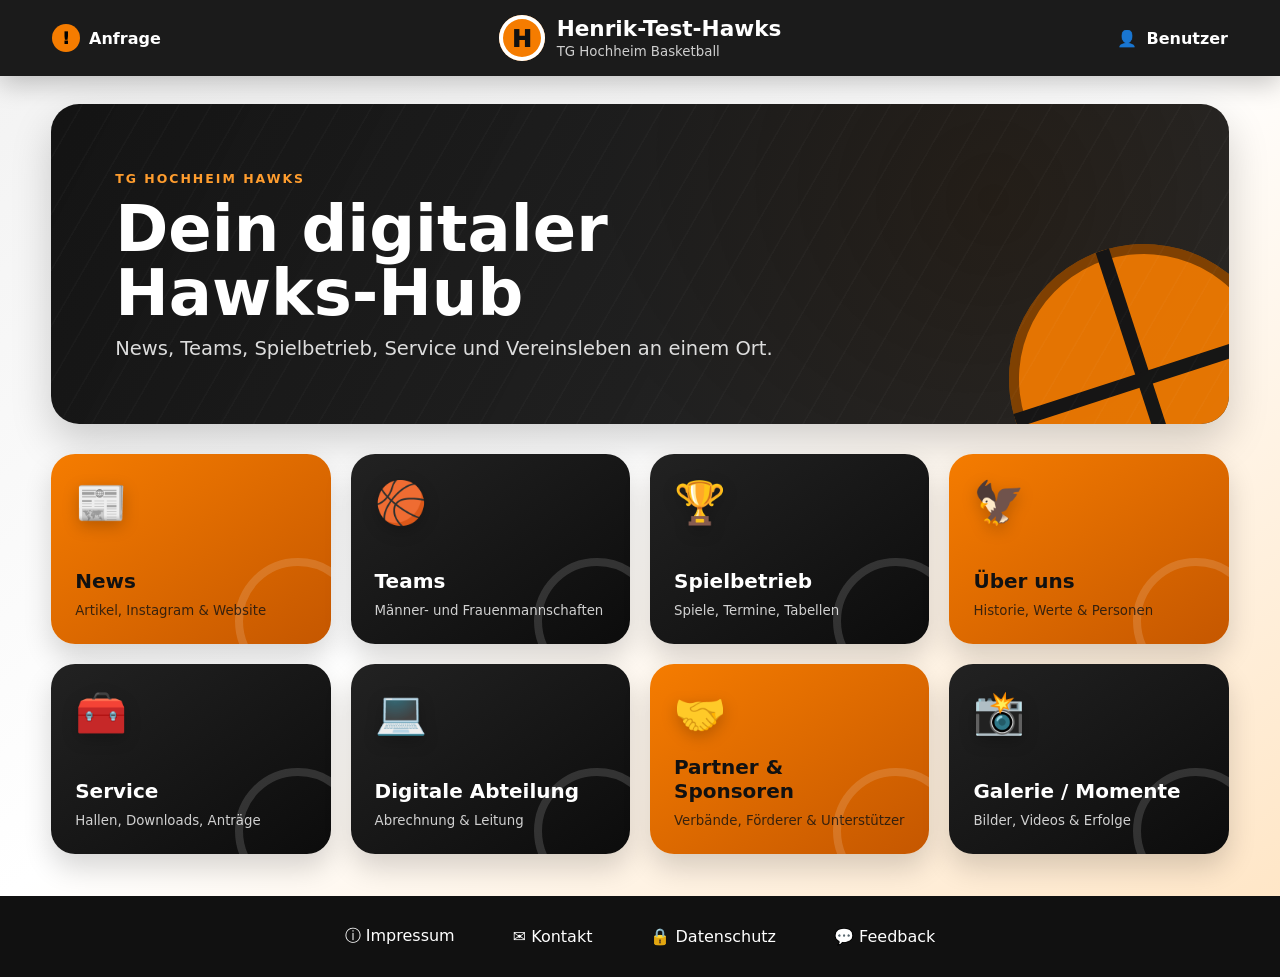
==== index.html @ 6fbd15e3 "Add files via upload" ====
<!DOCTYPE html>
<html lang="de">
<head>
  <meta charset="UTF-8" />
  <meta name="viewport" content="width=device-width, initial-scale=1.0" />
  <meta name="theme-color" content="#f57c00" />
  <meta name="description" content="Henrik-Test-Hawks – digitale Vereins-App der TG Hochheim Hawks" />
  <title>Henrik-Test-Hawks</title>
  <link rel="stylesheet" href="styles.css" />
</head>
<body>
  <div class="app-shell">
    <header class="topbar">
      <button class="top-action" data-modal="requestModal" aria-label="Anfrage öffnen">
        <span class="icon-circle">!</span>
        <span>Anfrage</span>
      </button>

      <div class="brand" role="banner">
        <div class="brand-mark">H</div>
        <div>
          <strong>Henrik-Test-Hawks</strong>
          <small>TG Hochheim Basketball</small>
        </div>
      </div>

      <button class="top-action user-action" data-modal="userModal" aria-label="Benutzermenü öffnen">
        <span class="user-icon">👤</span>
        <span>Benutzer</span>
      </button>
    </header>

    <main>
      <section class="hero">
        <div class="hero-content">
          <span class="eyebrow">TG Hochheim Hawks</span>
          <h1>Dein digitaler Hawks-Hub</h1>
          <p>News, Teams, Spielbetrieb, Service und Vereinsleben an einem Ort.</p>
        </div>
        <div class="hero-ball" aria-hidden="true"></div>
      </section>

      <section class="dashboard" aria-label="Hauptmodule">
        <button class="module-card" data-module="news">
          <span class="card-icon">📰</span>
          <span class="card-copy"><strong>News</strong><small>Artikel, Instagram & Website</small></span>
        </button>
        <button class="module-card" data-module="teams">
          <span class="card-icon">🏀</span>
          <span class="card-copy"><strong>Teams</strong><small>Männer- und Frauenmannschaften</small></span>
        </button>
        <button class="module-card" data-module="games">
          <span class="card-icon">🏆</span>
          <span class="card-copy"><strong>Spielbetrieb</strong><small>Spiele, Termine, Tabellen</small></span>
        </button>
        <button class="module-card" data-module="about">
          <span class="card-icon">🦅</span>
          <span class="card-copy"><strong>Über uns</strong><small>Historie, Werte & Personen</small></span>
        </button>
        <button class="module-card" data-module="service">
          <span class="card-icon">🧰</span>
          <span class="card-copy"><strong>Service</strong><small>Hallen, Downloads, Anträge</small></span>
        </button>
        <button class="module-card" data-module="digital">
          <span class="card-icon">💻</span>
          <span class="card-copy"><strong>Digitale Abteilung</strong><small>Abrechnung & Leitung</small></span>
        </button>
        <button class="module-card" data-module="partners">
          <span class="card-icon">🤝</span>
          <span class="card-copy"><strong>Partner & Sponsoren</strong><small>Verbände, Förderer & Unterstützer</small></span>
        </button>
        <button class="module-card" data-module="gallery">
          <span class="card-icon">📸</span>
          <span class="card-copy"><strong>Galerie / Momente</strong><small>Bilder, Videos & Erfolge</small></span>
        </button>
      </section>
    </main>

    <footer class="footer">
      <button data-modal="imprintModal">ⓘ <span>Impressum</span></button>
      <button data-modal="contactModal">✉ <span>Kontakt</span></button>
      <button data-modal="privacyModal">🔒 <span>Datenschutz</span></button>
      <button data-modal="feedbackModal">💬 <span>Feedback</span></button>
    </footer>
  </div>

  <div class="modal" id="userModal" aria-hidden="true">
    <div class="modal-panel compact">
      <button class="close-modal" aria-label="Schließen">×</button>
      <h2>Benutzer</h2>
      <p>Wähle eine Option:</p>
      <div class="action-stack">
        <button class="primary-btn">Log-in</button>
        <button class="secondary-btn">Neu? Hier registrieren</button>
      </div>
    </div>
  </div>

  <div class="modal" id="requestModal" aria-hidden="true">
    <div class="modal-panel">
      <button class="close-modal" aria-label="Schließen">×</button>
      <h2>Anfrage</h2>
      <form class="app-form" data-demo-form>
        <label>E-Mail-Adresse<input type="email" placeholder="name@beispiel.de" required /></label>
        <label>Thema
          <select required>
            <option value="">Bitte auswählen</option>
            <option>Training</option>
            <option>Spiel</option>
            <option>Bitte Rückmeldung</option>
          </select>
        </label>
        <label>Nachricht<textarea rows="6" placeholder="Worum geht es?" required></textarea></label>
        <button class="primary-btn" type="submit">Anfrage senden</button>
      </form>
    </div>
  </div>

  <div class="modal" id="imprintModal" aria-hidden="true">
    <div class="modal-panel">
      <button class="close-modal" aria-label="Schließen">×</button>
      <h2>Impressum</h2>
      <div class="info-box">
        <strong>TG Hochheim Hawks</strong>
        <p>Adresse: Musterstraße 1, 65239 Hochheim am Main</p>
        <p>E-Mail: info@tg-hochheim-hawks.de</p>
        <p>Homepage: www.tg-hochheim-hawks.de</p>
      </div>
    </div>
  </div>

  <div class="modal" id="contactModal" aria-hidden="true">
    <div class="modal-panel">
      <button class="close-modal" aria-label="Schließen">×</button>
      <h2>Kontakt</h2>
      <div class="contact-list">
        <div><strong>Vorstand</strong><a href="mailto:vorstand@tg-hochheim-hawks.de">vorstand@tg-hochheim-hawks.de</a></div>
        <div><strong>Sportliche Leitung</strong><a href="mailto:sl@tg-hochheim-hawks.de">sl@tg-hochheim-hawks.de</a></div>
        <div><strong>Spielbetrieb</strong><a href="mailto:spielbetrieb@tg-hochheim-hawks.de">spielbetrieb@tg-hochheim-hawks.de</a></div>
      </div>
    </div>
  </div>

  <div class="modal" id="privacyModal" aria-hidden="true">
    <div class="modal-panel">
      <button class="close-modal" aria-label="Schließen">×</button>
      <h2>Datenschutz</h2>
      <p>Hinweis zum Datenschutz und Datenschutzerklärung der App</p>
      <div class="info-box muted">Dies ist ein Platzhalter. Vor einer Veröffentlichung sollte hier eine rechtlich geprüfte Datenschutzerklärung ergänzt werden.</div>
    </div>
  </div>

  <div class="modal" id="feedbackModal" aria-hidden="true">
    <div class="modal-panel">
      <button class="close-modal" aria-label="Schließen">×</button>
      <h2>Feedback</h2>
      <form class="app-form" data-demo-form>
        <label>Dein Feedback<textarea rows="7" placeholder="Was gefällt dir? Was können wir verbessern?" required></textarea></label>
        <button class="primary-btn" type="submit">SEND</button>
      </form>
    </div>
  </div>

  <div class="modal" id="moduleModal" aria-hidden="true">
    <div class="modal-panel module-panel">
      <button class="close-modal" aria-label="Schließen">×</button>
      <button class="back-btn" id="moduleBack" hidden>← Zurück</button>
      <div id="moduleContent"></div>
    </div>
  </div>

  <div class="toast" id="toast" role="status" aria-live="polite"></div>
  <script src="app.js"></script>
</body>
</html>
---- styles.css ----
:root {
  --orange: #f57c00;
  --orange-light: #ff9d2e;
  --black: #121212;
  --charcoal: #202020;
  --white: #ffffff;
  --offwhite: #f5f5f5;
  --gray: #d9d9d9;
  --shadow: 0 18px 40px rgba(0,0,0,.18);
}
* { box-sizing: border-box; }
html { scroll-behavior: smooth; }
body {
  margin: 0;
  font-family: Inter, ui-sans-serif, system-ui, -apple-system, BlinkMacSystemFont, "Segoe UI", sans-serif;
  color: var(--black);
  background: linear-gradient(145deg, #f2f2f2, #fff 48%, #ffe4c2);
  min-height: 100vh;
}
button, input, textarea, select { font: inherit; }
button { cursor: pointer; }
.app-shell { min-height: 100vh; display: flex; flex-direction: column; }
.topbar {
  position: sticky; top: 0; z-index: 20;
  min-height: 76px; padding: 12px clamp(16px, 4vw, 42px);
  display: grid; grid-template-columns: 1fr auto 1fr; align-items: center;
  background: rgba(18,18,18,.96); color: white; box-shadow: 0 8px 24px rgba(0,0,0,.22);
}
.brand { display: flex; gap: 12px; align-items: center; justify-self: center; }
.brand strong { display: block; font-size: clamp(1rem, 2vw, 1.35rem); }
.brand small { color: #cfcfcf; }
.brand-mark {
  width: 46px; height: 46px; border-radius: 50%; display: grid; place-items: center;
  background: var(--orange); color: var(--black); font-weight: 1000; font-size: 1.45rem;
  box-shadow: inset 0 0 0 4px white;
}
.top-action {
  border: 0; color: white; background: transparent; display: inline-flex; align-items: center; gap: 9px;
  font-weight: 800; padding: 10px; border-radius: 14px;
}
.top-action:hover { background: rgba(255,255,255,.1); }
.user-action { justify-self: end; }
.icon-circle { width: 28px; height: 28px; border-radius: 50%; background: var(--orange); display: grid; place-items: center; color: black; font-weight: 1000; }
.hero {
  position: relative; overflow: hidden; min-height: 265px; margin: 28px clamp(16px, 4vw, 54px) 18px;
  padding: clamp(28px, 6vw, 64px); border-radius: 28px; color: white;
  background: linear-gradient(118deg, rgba(15,15,15,.98), rgba(28,28,28,.94)), radial-gradient(circle at 80% 30%, var(--orange), transparent 40%);
  box-shadow: var(--shadow);
}
.hero::after { content:""; position:absolute; inset:0; background: repeating-linear-gradient(120deg, transparent 0 26px, rgba(255,255,255,.025) 27px 28px); }
.hero-content { position: relative; z-index: 2; max-width: 700px; }
.eyebrow { color: var(--orange-light); text-transform: uppercase; letter-spacing: .16em; font-size: .78rem; font-weight: 900; }
h1 { font-size: clamp(2rem, 5vw, 4rem); margin: 10px 0 12px; line-height: 1; }
.hero p { margin: 0; color: #ddd; font-size: clamp(1rem, 2vw, 1.22rem); }
.hero-ball {
  position: absolute; right: -50px; bottom: -90px; width: 270px; height: 270px; border-radius: 50%;
  background: var(--orange); opacity: .92; transform: rotate(-18deg);
  box-shadow: inset 0 0 0 10px rgba(0,0,0,.45);
}
.hero-ball::before, .hero-ball::after { content:""; position:absolute; background:#151515; }
.hero-ball::before { width: 14px; height: 100%; left: 50%; transform: translateX(-50%); }
.hero-ball::after { height: 14px; width: 100%; top: 50%; transform: translateY(-50%); }
.dashboard {
  display: grid; grid-template-columns: repeat(4, minmax(0, 1fr)); gap: 20px;
  padding: 12px clamp(16px, 4vw, 54px) 42px;
}
.module-card {
  min-height: 190px; border: 0; border-radius: 24px; padding: 24px; text-align: left;
  color: white; background: linear-gradient(145deg, #222, #0c0c0c); box-shadow: 0 14px 28px rgba(0,0,0,.16);
  display: flex; flex-direction: column; justify-content: space-between; position: relative; overflow: hidden;
  transition: transform .2s ease, box-shadow .2s ease;
}
.module-card:nth-child(3n+1) { background: linear-gradient(145deg, var(--orange), #c55700); color: #111; }
.module-card::after { content:""; position:absolute; width:110px; height:110px; right:-30px; bottom:-40px; border:8px solid rgba(255,255,255,.14); border-radius:50%; }
.module-card:hover { transform: translateY(-6px); box-shadow: 0 20px 34px rgba(0,0,0,.22); }
.card-icon { font-size: 2.6rem; filter: drop-shadow(0 5px 8px rgba(0,0,0,.22)); }
.card-copy { display:block; position:relative; z-index:2; }
.card-copy strong { display:block; font-size:1.25rem; margin-bottom:7px; }
.card-copy small { opacity:.8; line-height:1.35; }
.footer {
  margin-top: auto; display:flex; justify-content:center; gap: clamp(8px, 4vw, 34px); flex-wrap:wrap;
  padding: 20px; background:#111; color:white;
}
.footer button { border:0; background:transparent; color:white; padding:10px 12px; border-radius:12px; }
.footer button:hover { background:#292929; color:var(--orange-light); }
.modal { position: fixed; inset: 0; z-index: 100; display:none; place-items:center; padding:20px; background:rgba(0,0,0,.72); backdrop-filter: blur(7px); }
.modal.open { display:grid; }
.modal-panel {
  width:min(720px, 100%); max-height:90vh; overflow:auto; border-radius:24px; background:white; padding:30px;
  position:relative; box-shadow:0 30px 80px rgba(0,0,0,.4); animation:pop .2s ease-out;
}
.modal-panel.compact { width:min(430px, 100%); }
.module-panel { width:min(1000px, 100%); min-height:430px; background: linear-gradient(rgba(255,255,255,.94), rgba(255,255,255,.94)), radial-gradient(circle at 82% 20%, var(--orange) 0 90px, transparent 92px); }
@keyframes pop { from { opacity:0; transform:scale(.96) translateY(10px); } }
.close-modal { position:absolute; top:14px; right:16px; border:0; background:#efefef; width:38px; height:38px; border-radius:50%; font-size:1.5rem; }
.close-modal:hover { background:var(--orange); }
h2 { margin-top:0; font-size:clamp(1.5rem, 3vw, 2.2rem); }
.action-stack { display:grid; gap:12px; }
.primary-btn, .secondary-btn { border:0; border-radius:14px; padding:14px 18px; font-weight:900; }
.primary-btn { background:var(--orange); color:#111; }
.primary-btn:hover { background:var(--orange-light); }
.secondary-btn { background:#161616; color:white; }
.app-form { display:grid; gap:17px; }
.app-form label { display:grid; gap:8px; font-weight:800; }
input, textarea, select { width:100%; border:1px solid #c9c9c9; border-radius:12px; padding:13px 14px; background:#fafafa; }
input:focus, textarea:focus, select:focus { outline:3px solid rgba(245,124,0,.2); border-color:var(--orange); }
.info-box { background:#f4f4f4; padding:18px; border-left:5px solid var(--orange); border-radius:14px; }
.info-box.muted { color:#555; }
.contact-list { display:grid; gap:12px; }
.contact-list div { display:grid; gap:4px; padding:16px; border-radius:14px; background:#f3f3f3; }
a { color:#b64f00; }
.back-btn { border:0; background:transparent; color:#9c4300; font-weight:900; padding:0 0 18px; }
.module-header { margin-bottom:24px; padding-right:52px; }
.module-header p { color:#555; max-width:700px; }
.subgrid { display:grid; grid-template-columns:repeat(3, minmax(0,1fr)); gap:16px; }
.subcard {
  border:0; min-height:150px; padding:20px; border-radius:19px; text-align:left; color:white;
  background:linear-gradient(145deg,#252525,#0d0d0d); display:flex; flex-direction:column; justify-content:space-between;
}
.subcard.orange { background:linear-gradient(145deg,var(--orange-light),#d86400); color:#111; }
.subcard-icon { font-size:2.2rem; }
.subcard strong { font-size:1.07rem; }
.item-list { display:grid; gap:12px; }
.item-row { display:flex; gap:12px; align-items:flex-start; padding:16px; border-radius:15px; background:#f3f3f3; border-left:4px solid var(--orange); }
.item-row span:first-child { font-size:1.4rem; }
.note { font-size:.9rem; color:#666; margin-top:22px; padding:14px; border-radius:12px; background:#fff1df; }
.toast { position:fixed; right:22px; bottom:22px; z-index:200; background:#111; color:white; padding:14px 18px; border-radius:14px; transform:translateY(120px); opacity:0; transition:.25s; }
.toast.show { transform:translateY(0); opacity:1; }
@media (max-width: 950px) { .dashboard { grid-template-columns:repeat(2,1fr); } .subgrid { grid-template-columns:repeat(2,1fr); } }
@media (max-width: 620px) {
  .topbar { grid-template-columns:auto 1fr auto; padding:10px 12px; }
  .brand small { display:none; } .brand strong { font-size:.92rem; }
  .top-action span:last-child { display:none; }
  .dashboard { grid-template-columns:1fr; }
  .module-card { min-height:145px; }
  .subgrid { grid-template-columns:1fr; }
  .hero { min-height:230px; margin:16px; padding:28px 22px; }
  .dashboard { padding:4px 16px 28px; }
  .footer span { display:none; }
}
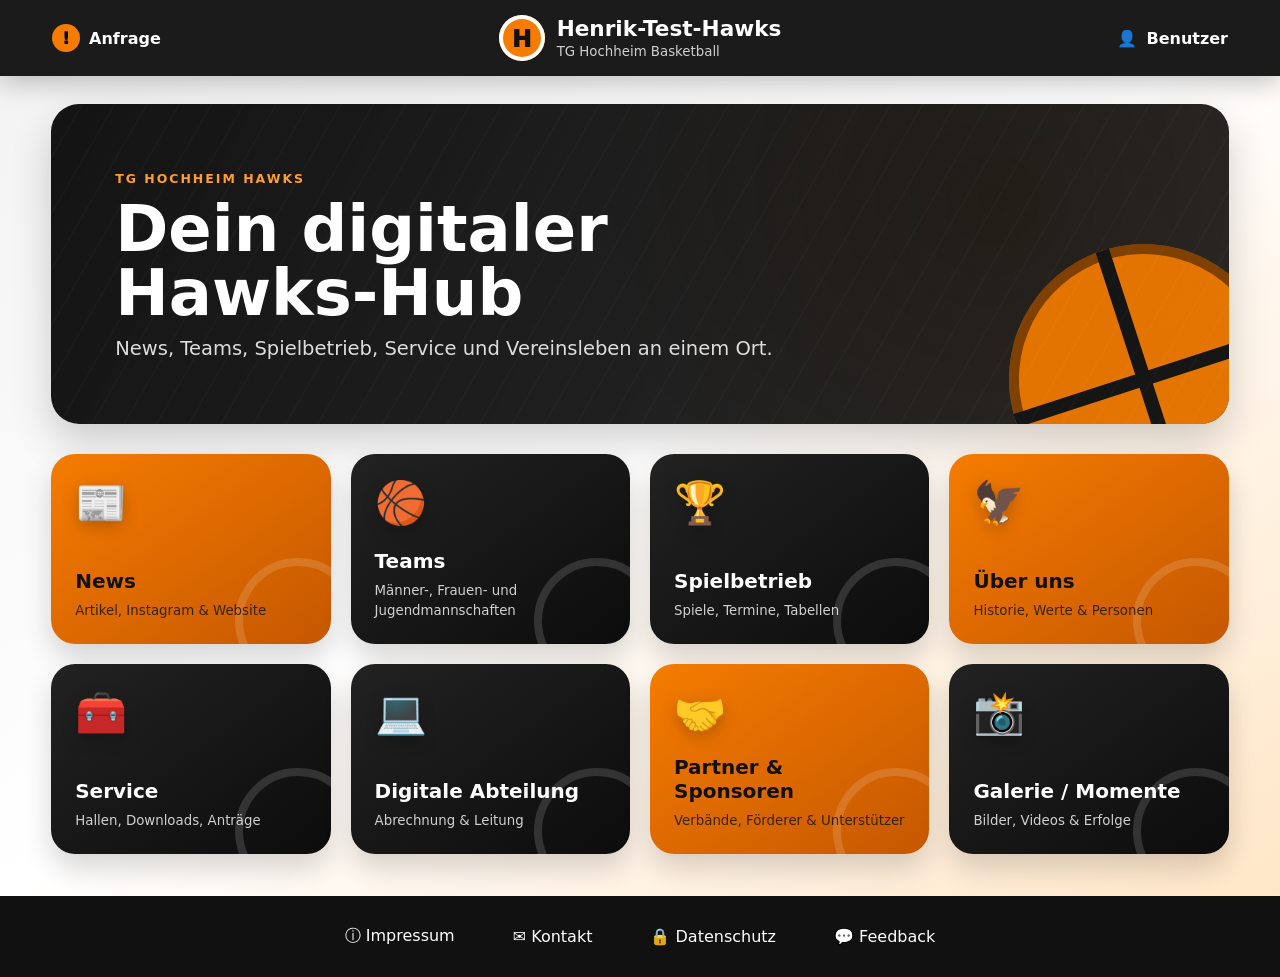
==== commit bc1aad14: "Add files via upload" ====
--- a/index.html
+++ b/index.html
@@ -47,7 +47,7 @@
         </button>
         <button class="module-card" data-module="teams">
           <span class="card-icon">🏀</span>
-          <span class="card-copy"><strong>Teams</strong><small>Männer- und Frauenmannschaften</small></span>
+          <span class="card-copy"><strong>Teams</strong><small>Männer-, Frauen- und Jugendmannschaften</small></span>
         </button>
         <button class="module-card" data-module="games">
           <span class="card-icon">🏆</span>
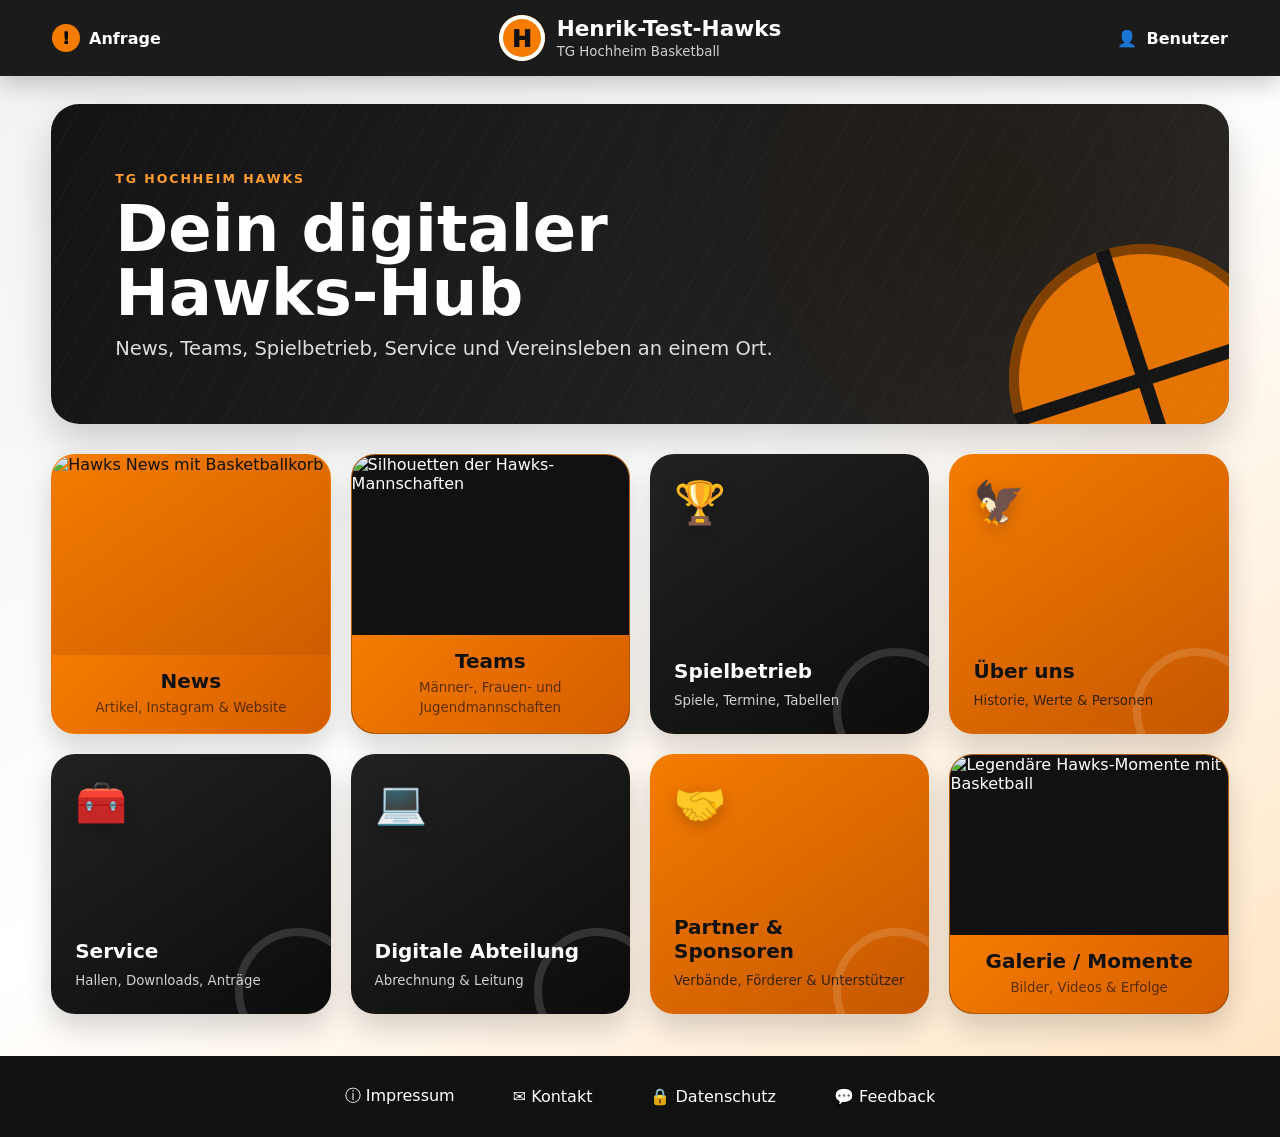
==== commit 6c06cc7b: "Add files via upload" ====
--- a/index.html
+++ b/index.html
@@ -41,12 +41,12 @@
       </section>
 
       <section class="dashboard" aria-label="Hauptmodule">
-        <button class="module-card" data-module="news">
-          <span class="card-icon">📰</span>
+        <button class="module-card image-card news-card" data-module="news">
+          <img class="module-card-image" src="assets/newskachel.jpg" alt="Hawks News mit Basketballkorb" />
           <span class="card-copy"><strong>News</strong><small>Artikel, Instagram & Website</small></span>
         </button>
-        <button class="module-card" data-module="teams">
-          <span class="card-icon">🏀</span>
+        <button class="module-card image-card teams-card" data-module="teams">
+          <img class="module-card-image" src="assets/teamskachel.jpg" alt="Silhouetten der Hawks-Mannschaften" />
           <span class="card-copy"><strong>Teams</strong><small>Männer-, Frauen- und Jugendmannschaften</small></span>
         </button>
         <button class="module-card" data-module="games">
@@ -69,8 +69,8 @@
           <span class="card-icon">🤝</span>
           <span class="card-copy"><strong>Partner & Sponsoren</strong><small>Verbände, Förderer & Unterstützer</small></span>
         </button>
-        <button class="module-card" data-module="gallery">
-          <span class="card-icon">📸</span>
+        <button class="module-card image-card gallery-card" data-module="gallery">
+          <img class="module-card-image" src="assets/galeriekachel.jpg" alt="Legendäre Hawks-Momente mit Basketball" />
           <span class="card-copy"><strong>Galerie / Momente</strong><small>Bilder, Videos & Erfolge</small></span>
         </button>
       </section>
--- a/styles.css
+++ b/styles.css
@@ -126,6 +126,31 @@
 .note { font-size:.9rem; color:#666; margin-top:22px; padding:14px; border-radius:12px; background:#fff1df; }
 .toast { position:fixed; right:22px; bottom:22px; z-index:200; background:#111; color:white; padding:14px 18px; border-radius:14px; transform:translateY(120px); opacity:0; transition:.25s; }
 .toast.show { transform:translateY(0); opacity:1; }
+
+.image-card {
+  padding: 0;
+  min-height: 245px;
+  background: #111;
+  border: 1px solid rgba(245,124,0,.7);
+}
+.image-card::after { display: none; }
+.module-card-image {
+  display: block;
+  width: 100%;
+  height: 180px;
+  object-fit: cover;
+  flex: 0 0 180px;
+}
+.image-card .card-copy {
+  width: 100%;
+  padding: 14px 18px 16px;
+  background: linear-gradient(135deg, var(--orange), #d45d00);
+  color: #111;
+  text-align: center;
+}
+.image-card .card-copy strong { margin-bottom: 4px; }
+.image-card .card-copy small { color: rgba(0,0,0,.75); }
+
 @media (max-width: 950px) { .dashboard { grid-template-columns:repeat(2,1fr); } .subgrid { grid-template-columns:repeat(2,1fr); } }
 @media (max-width: 620px) {
   .topbar { grid-template-columns:auto 1fr auto; padding:10px 12px; }
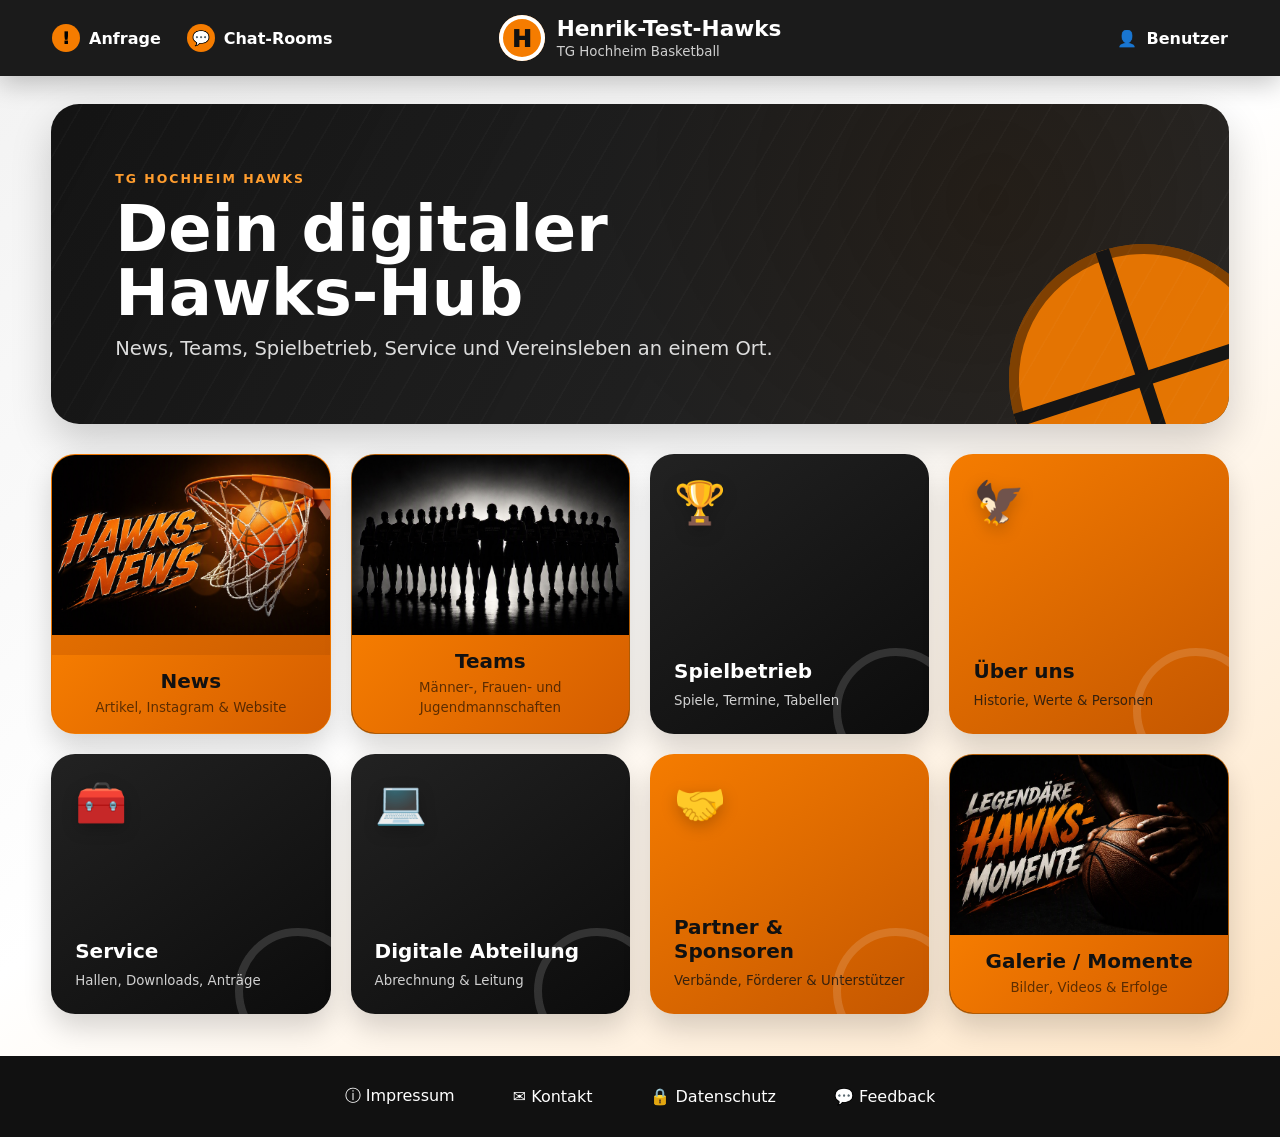
==== commit 85f72fb0: "Add files via upload Hawks-Web-App v3.4" ====
--- a/index.html
+++ b/index.html
@@ -6,15 +6,23 @@
   <meta name="theme-color" content="#f57c00" />
   <meta name="description" content="Henrik-Test-Hawks – digitale Vereins-App der TG Hochheim Hawks" />
   <title>Henrik-Test-Hawks</title>
+  <link rel="manifest" href="manifest.webmanifest" />
+  <link rel="apple-touch-icon" href="assets/icon-192.png" />
   <link rel="stylesheet" href="styles.css" />
 </head>
 <body>
   <div class="app-shell">
     <header class="topbar">
-      <button class="top-action" data-modal="requestModal" aria-label="Anfrage öffnen">
-        <span class="icon-circle">!</span>
-        <span>Anfrage</span>
-      </button>
+      <div class="top-actions-left">
+        <button class="top-action" data-modal="requestModal" aria-label="Anfrage öffnen">
+          <span class="icon-circle">!</span>
+          <span>Anfrage</span>
+        </button>
+        <button class="top-action" data-modal="chatRoomsModal" aria-label="Chat-Rooms öffnen">
+          <span class="icon-circle chat-icon">💬</span>
+          <span>Chat-Rooms</span>
+        </button>
+      </div>
 
       <div class="brand" role="banner">
         <div class="brand-mark">H</div>
@@ -24,10 +32,13 @@
         </div>
       </div>
 
-      <button class="top-action user-action" data-modal="userModal" aria-label="Benutzermenü öffnen">
+      <div class="top-actions-right">
+        <button class="install-btn" id="installApp" hidden>App installieren</button>
+        <button class="top-action user-action" data-modal="userModal" aria-label="Benutzermenü öffnen">
         <span class="user-icon">👤</span>
         <span>Benutzer</span>
-      </button>
+        </button>
+      </div>
     </header>
 
     <main>
@@ -82,6 +93,22 @@
       <button data-modal="privacyModal">🔒 <span>Datenschutz</span></button>
       <button data-modal="feedbackModal">💬 <span>Feedback</span></button>
     </footer>
+  </div>
+
+
+  <div class="modal" id="chatRoomsModal" aria-hidden="true">
+    <div class="modal-panel">
+      <button class="close-modal" aria-label="Schließen">×</button>
+      <h2>Chat-Rooms</h2>
+      <p>Wähle den gewünschten Chat-Room:</p>
+      <div class="subgrid chat-room-grid">
+        <button class="subcard orange" data-chat-room="Mannschaft A"><span class="subcard-icon">🏀</span><strong>Chat-Room Mannschaft A</strong></button>
+        <button class="subcard" data-chat-room="Mannschaft B"><span class="subcard-icon">🏀</span><strong>Chat-Room Mannschaft B</strong></button>
+        <button class="subcard" data-chat-room="Schiedsrichter"><span class="subcard-icon">🦓</span><strong>Chat-Room Schiedsrichter</strong></button>
+        <button class="subcard orange" data-chat-room="Trainer"><span class="subcard-icon">📋</span><strong>Chat-Room Trainer</strong></button>
+      </div>
+      <div class="note">Die Chat-Räume sind als auswählbare Bereiche vorbereitet. Für echte Nachrichten, Benutzerkonten und Speicherung ist später eine Server- oder Datenbankanbindung erforderlich.</div>
+    </div>
   </div>
 
   <div class="modal" id="userModal" aria-hidden="true">
@@ -144,9 +171,21 @@
   <div class="modal" id="privacyModal" aria-hidden="true">
     <div class="modal-panel">
       <button class="close-modal" aria-label="Schließen">×</button>
-      <h2>Datenschutz</h2>
-      <p>Hinweis zum Datenschutz und Datenschutzerklärung der App</p>
-      <div class="info-box muted">Dies ist ein Platzhalter. Vor einer Veröffentlichung sollte hier eine rechtlich geprüfte Datenschutzerklärung ergänzt werden.</div>
+      <h2>Datenschutzhinweis</h2>
+      <div class="privacy-text">
+        <p>Der Schutz Ihrer personenbezogenen Daten ist uns wichtig. Diese Web-App der <strong>TG Hochheim Hawks</strong> stellt Informationen rund um den Basketballbetrieb bereit.</p>
+        <h3>1. Verantwortliche Stelle</h3>
+        <p>TG Hochheim Hawks<br>Adresse: Musterstraße 1, 65239 Hochheim am Main<br>E-Mail: <a href="mailto:info@tg-hochheim-hawks.de">info@tg-hochheim-hawks.de</a></p>
+        <h3>2. Nutzung der App</h3>
+        <p>Die App speichert grundsätzlich keine personenbezogenen Daten dauerhaft. Daten, die Sie freiwillig über Anfrage- oder Feedbackformulare eingeben, werden in dieser Demo nur lokal verarbeitet und nicht an einen Server übertragen.</p>
+        <h3>3. Externe Links</h3>
+        <p>Beim Aufruf externer Angebote, etwa Instagram, HBV, DBBL oder verlinkter Webseiten, gelten die Datenschutzbestimmungen des jeweiligen Anbieters.</p>
+        <h3>4. Technische Bereitstellung</h3>
+        <p>Bei einer Veröffentlichung über GitHub Pages können technisch notwendige Verbindungsdaten durch den Hosting-Anbieter verarbeitet werden. Maßgeblich sind dessen Datenschutzinformationen.</p>
+        <h3>5. Ihre Rechte</h3>
+        <p>Sie haben im Rahmen der gesetzlichen Voraussetzungen insbesondere Rechte auf Auskunft, Berichtigung, Löschung, Einschränkung der Verarbeitung und Beschwerde bei einer Datenschutzaufsichtsbehörde.</p>
+        <p class="muted"><strong>Stand:</strong> Juli 2026. Dieser kompakte Hinweis ersetzt keine individuelle rechtliche Prüfung, sobald echte Benutzerkonten, Analyse-Dienste, Cookies oder serverseitige Formulare eingesetzt werden.</p>
+      </div>
     </div>
   </div>
 
@@ -171,5 +210,10 @@
 
   <div class="toast" id="toast" role="status" aria-live="polite"></div>
   <script src="app.js"></script>
+  <script>
+    if ("serviceWorker" in navigator) {
+      window.addEventListener("load", () => navigator.serviceWorker.register("./service-worker.js"));
+    }
+  </script>
 </body>
 </html>
--- a/styles.css
+++ b/styles.css
@@ -39,8 +39,12 @@
   font-weight: 800; padding: 10px; border-radius: 14px;
 }
 .top-action:hover { background: rgba(255,255,255,.1); }
+.top-actions-left { justify-self: start; display: flex; align-items: center; gap: 6px; }
 .user-action { justify-self: end; }
 .icon-circle { width: 28px; height: 28px; border-radius: 50%; background: var(--orange); display: grid; place-items: center; color: black; font-weight: 1000; }
+.chat-icon { font-size: .9rem; }
+.chat-room-grid { grid-template-columns: repeat(2, minmax(0, 1fr)); }
+
 .hero {
   position: relative; overflow: hidden; min-height: 265px; margin: 28px clamp(16px, 4vw, 54px) 18px;
   padding: clamp(28px, 6vw, 64px); border-radius: 28px; color: white;
@@ -156,10 +160,38 @@
   .topbar { grid-template-columns:auto 1fr auto; padding:10px 12px; }
   .brand small { display:none; } .brand strong { font-size:.92rem; }
   .top-action span:last-child { display:none; }
+  .top-actions-left { gap: 2px; }
+  .chat-room-grid { grid-template-columns:1fr; }
   .dashboard { grid-template-columns:1fr; }
   .module-card { min-height:145px; }
   .subgrid { grid-template-columns:1fr; }
-  .hero { min-height:230px; margin:16px; padding:28px 22px; }
+  .chat-icon { font-size: .9rem; }
+.chat-room-grid { grid-template-columns: repeat(2, minmax(0, 1fr)); }
+
+.hero { min-height:230px; margin:16px; padding:28px 22px; }
   .dashboard { padding:4px 16px 28px; }
   .footer span { display:none; }
 }
+
+.top-actions-right { justify-self: end; display: flex; align-items: center; gap: 6px; }
+.install-btn { border: 1px solid var(--orange); background: transparent; color: var(--orange-light); border-radius: 12px; padding: 9px 12px; font-weight: 850; }
+.install-btn:hover { background: var(--orange); color: #111; }
+.privacy-text { line-height: 1.55; }
+.privacy-text h3 { margin: 22px 0 7px; font-size: 1.05rem; }
+.privacy-text p { margin: 8px 0; }
+@media (max-width: 720px) { .install-btn { display: none; } }
+
+.trainer-profile { max-width: 820px; margin: 0 auto; }
+.trainer-heading-card {
+  min-height: 110px; padding: 20px; border-radius: 19px 19px 0 0;
+  background: linear-gradient(145deg, var(--orange-light), #d86400); color: #111;
+  display: flex; align-items: center; gap: 16px;
+}
+.trainer-heading-card h3 { margin: 0; font-size: 1.45rem; }
+.trainer-photo { display: block; width: 100%; max-height: 560px; object-fit: contain; background: #111; }
+.trainer-copy { padding: 24px; border-radius: 0 0 19px 19px; background: #f5f5f5; line-height: 1.65; }
+.trainer-copy h3 { margin-top: 0; font-size: 1.55rem; }
+.trainer-copy h4 { margin: 24px 0 10px; }
+.trainer-copy blockquote { margin: 10px 0; padding: 12px 16px; border-left: 4px solid var(--orange); background: white; border-radius: 0 10px 10px 0; }
+.source-note { margin-top: 24px; font-size: .82rem; color: #666; }
+@media (max-width: 620px) { .trainer-copy { padding: 18px; } .trainer-photo { max-height: 430px; } }
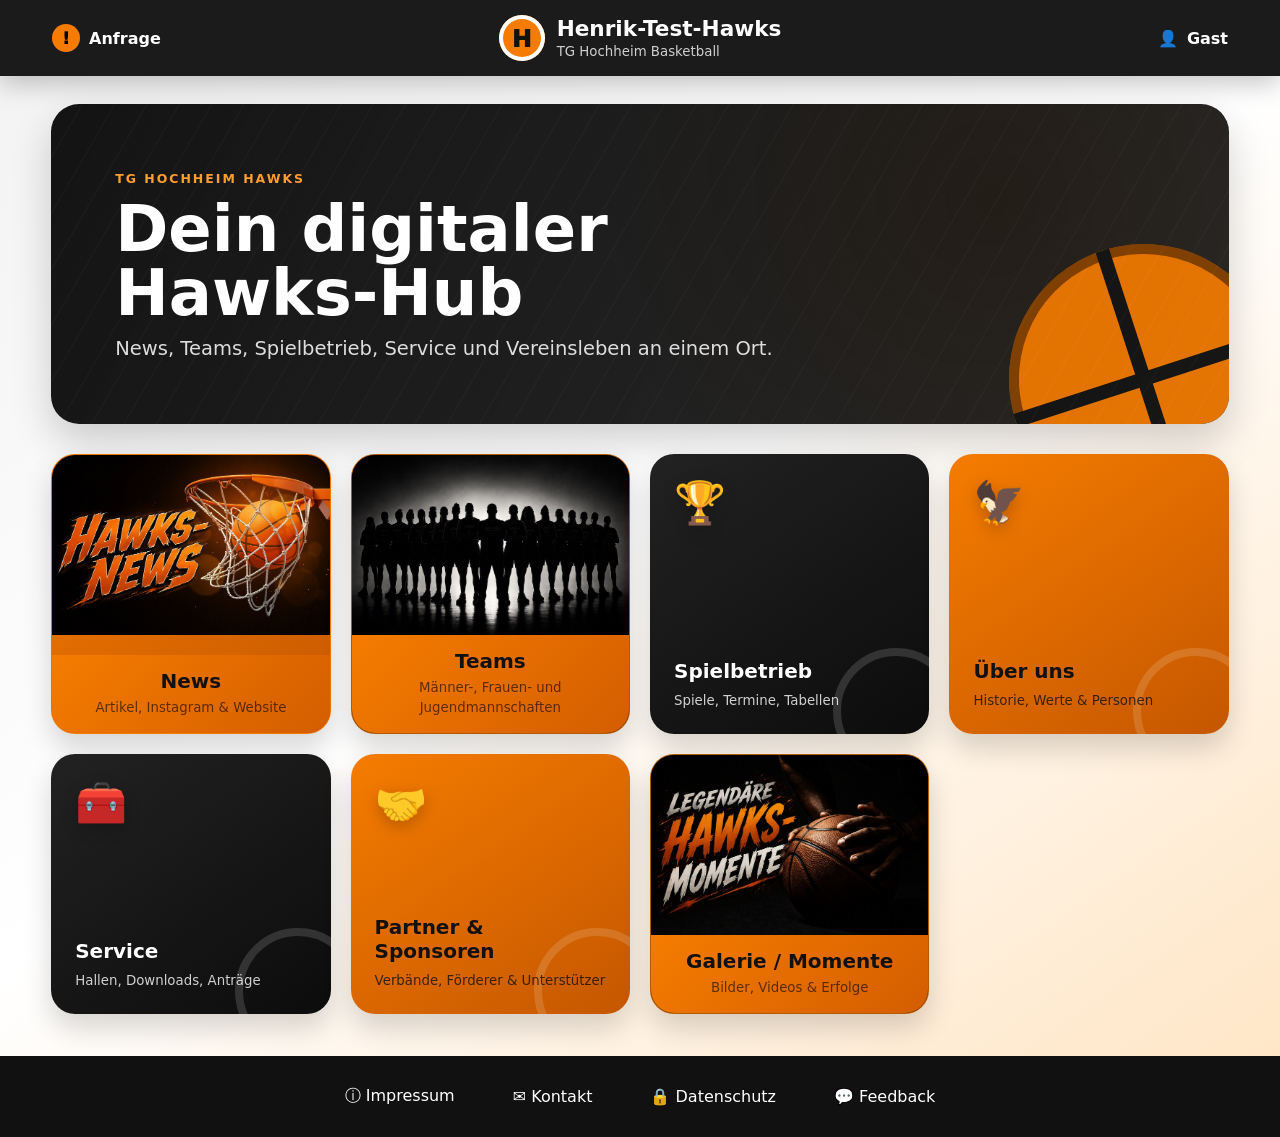
==== commit 109492a8: "Add files via upload Einbau von drei Rollen im Prototyp, ohne sichere und in sich geschlossene Benut" ====
--- a/index.html
+++ b/index.html
@@ -8,7 +8,7 @@
   <title>Henrik-Test-Hawks</title>
   <link rel="manifest" href="manifest.webmanifest" />
   <link rel="apple-touch-icon" href="assets/icon-192.png" />
-  <link rel="stylesheet" href="styles.css" />
+  <link rel="stylesheet" href="styles.css?v=36" />
 </head>
 <body>
   <div class="app-shell">
@@ -18,7 +18,7 @@
           <span class="icon-circle">!</span>
           <span>Anfrage</span>
         </button>
-        <button class="top-action" data-modal="chatRoomsModal" aria-label="Chat-Rooms öffnen">
+        <button class="top-action" id="chatRoomsButton" data-modal="chatRoomsModal" aria-label="Chat-Rooms öffnen">
           <span class="icon-circle chat-icon">💬</span>
           <span>Chat-Rooms</span>
         </button>
@@ -35,8 +35,8 @@
       <div class="top-actions-right">
         <button class="install-btn" id="installApp" hidden>App installieren</button>
         <button class="top-action user-action" data-modal="userModal" aria-label="Benutzermenü öffnen">
-        <span class="user-icon">👤</span>
-        <span>Benutzer</span>
+          <span class="user-icon">👤</span>
+          <span id="userDisplayName">Gast</span>
         </button>
       </div>
     </header>
@@ -72,7 +72,7 @@
           <span class="card-icon">🧰</span>
           <span class="card-copy"><strong>Service</strong><small>Hallen, Downloads, Anträge</small></span>
         </button>
-        <button class="module-card" data-module="digital">
+        <button class="module-card" id="digitalModuleCard" data-module="digital">
           <span class="card-icon">💻</span>
           <span class="card-copy"><strong>Digitale Abteilung</strong><small>Abrechnung & Leitung</small></span>
         </button>
@@ -114,12 +114,34 @@
   <div class="modal" id="userModal" aria-hidden="true">
     <div class="modal-panel compact">
       <button class="close-modal" aria-label="Schließen">×</button>
-      <h2>Benutzer</h2>
-      <p>Wähle eine Option:</p>
-      <div class="action-stack">
-        <button class="primary-btn">Log-in</button>
-        <button class="secondary-btn">Neu? Hier registrieren</button>
-      </div>
+      <div id="loginView">
+        <h2>Log-in</h2>
+        <p>Mit einem Testbenutzer anmelden, um die Rollen und Berechtigungen zu prüfen.</p>
+        <form class="app-form" id="loginForm">
+          <label>Benutzername
+            <input id="loginName" name="username" type="text" autocomplete="username" required />
+          </label>
+          <label>Passwort
+            <input id="loginPassword" name="password" type="password" autocomplete="current-password" required />
+          </label>
+          <p class="login-error" id="loginError" role="alert" hidden>Benutzername oder Passwort ist nicht korrekt.</p>
+          <button class="primary-btn" type="submit">Anmelden</button>
+        </form>
+        <div class="demo-credentials">
+          <strong>Testzugänge</strong>
+          <span>Admin / Admin01</span>
+          <span>Spieler A / Spieler01</span>
+        </div>
+      </div>
+      <div id="accountView" hidden>
+        <h2>Benutzerkonto</h2>
+        <div class="account-summary">
+          <span class="account-avatar">👤</span>
+          <div><strong id="accountName">Gast</strong><small id="accountRole">Rolle: Gast</small></div>
+        </div>
+        <button class="secondary-btn full-width" id="logoutButton" type="button">Abmelden</button>
+      </div>
+      <div class="note">Test-Prototyp: Zugangsdaten und Rollenprüfung laufen ausschließlich im Browser und stellen keine sichere Zugriffskontrolle dar.</div>
     </div>
   </div>
 
@@ -209,7 +231,7 @@
   </div>
 
   <div class="toast" id="toast" role="status" aria-live="polite"></div>
-  <script src="app.js"></script>
+  <script src="app.js?v=36"></script>
   <script>
     if ("serviceWorker" in navigator) {
       window.addEventListener("load", () => navigator.serviceWorker.register("./service-worker.js"));
--- a/styles.css
+++ b/styles.css
@@ -195,3 +195,29 @@
 .trainer-copy blockquote { margin: 10px 0; padding: 12px 16px; border-left: 4px solid var(--orange); background: white; border-radius: 0 10px 10px 0; }
 .source-note { margin-top: 24px; font-size: .82rem; color: #666; }
 @media (max-width: 620px) { .trainer-copy { padding: 18px; } .trainer-photo { max-height: 430px; } }
+
+.item-row-button {
+  width: 100%;
+  color: inherit;
+  text-align: left;
+  font: inherit;
+  cursor: pointer;
+}
+.item-row-button:hover,
+.item-row-button:focus-visible {
+  transform: translateY(-1px);
+  box-shadow: 0 8px 20px rgba(0,0,0,.12);
+  outline: none;
+}
+.item-link-hint { margin-top: 6px; color: #b95000; font-weight: 800; font-size: .9rem; }
+
+/* Benutzer- und Rollen-Konzept – Test-Prototyp */
+[hidden] { display: none !important; }
+.login-error { margin: 0; padding: 11px 13px; border-radius: 10px; background: #ffe1dc; color: #9b1c0f; font-weight: 800; }
+.demo-credentials { display: grid; gap: 5px; margin-top: 18px; padding: 15px; border-radius: 14px; background: #f3f3f3; font-size: .9rem; }
+.demo-credentials strong { color: #a54800; }
+.account-summary { display: flex; align-items: center; gap: 15px; margin: 20px 0; padding: 18px; border-radius: 16px; background: #f3f3f3; border-left: 5px solid var(--orange); }
+.account-summary strong, .account-summary small { display: block; }
+.account-summary small { margin-top: 4px; color: #666; }
+.account-avatar { display: grid; place-items: center; width: 48px; height: 48px; border-radius: 50%; background: var(--orange); font-size: 1.35rem; }
+.full-width { width: 100%; }
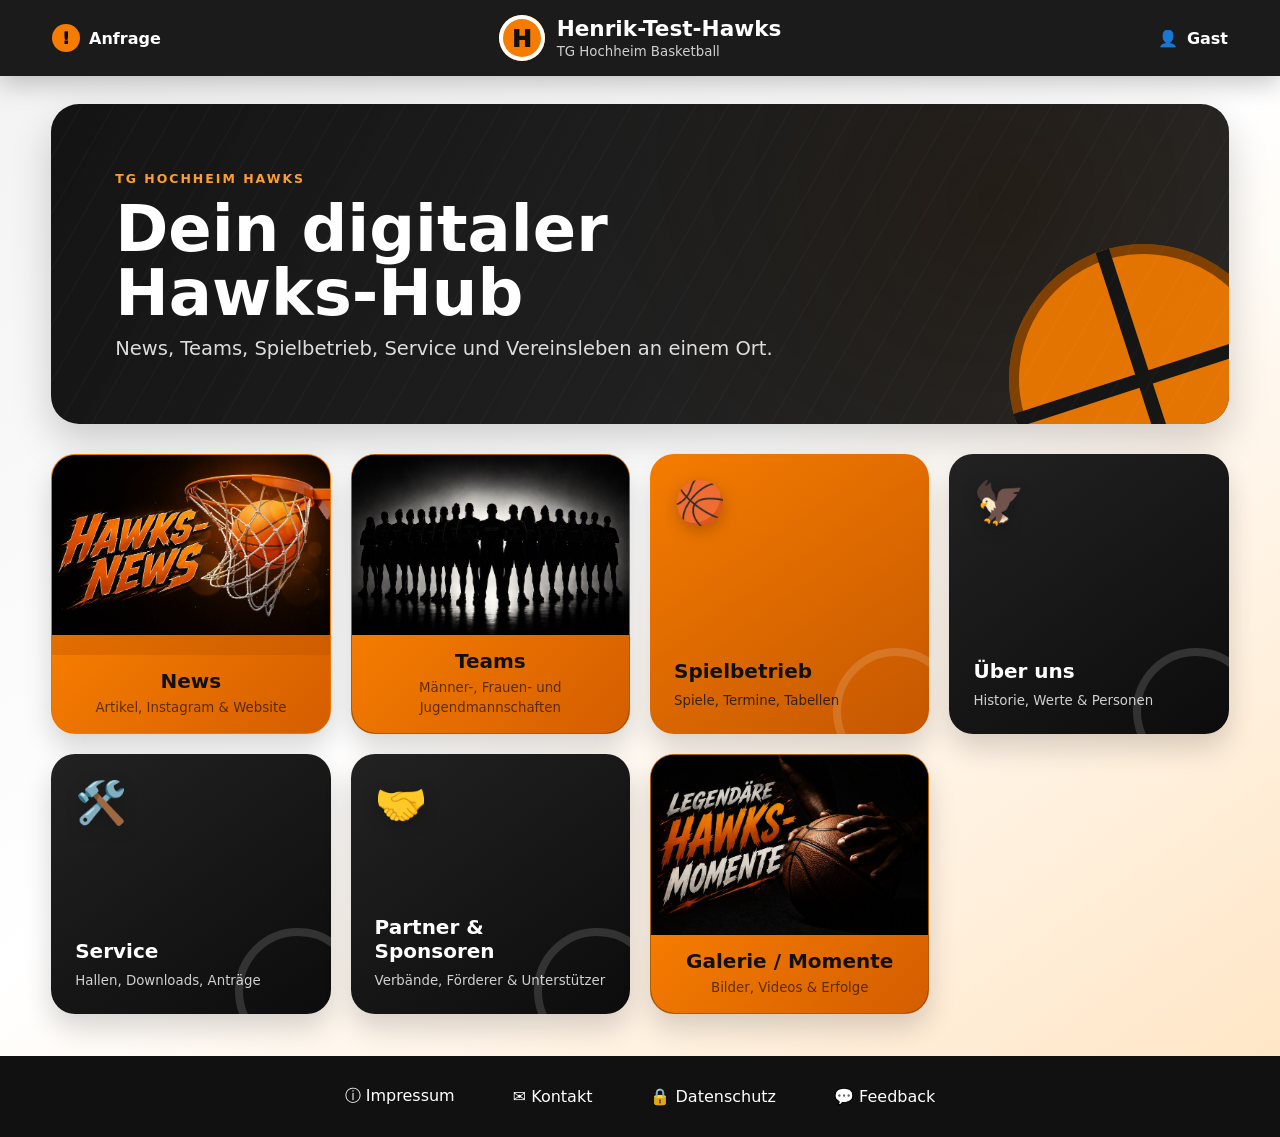
==== commit 2a2c7cd7: "Add files via upload Korrektur der letzten Anpassung" ====
--- a/index.html
+++ b/index.html
@@ -8,234 +8,58 @@
   <title>Henrik-Test-Hawks</title>
   <link rel="manifest" href="manifest.webmanifest" />
   <link rel="apple-touch-icon" href="assets/icon-192.png" />
-  <link rel="stylesheet" href="styles.css?v=36" />
+  <link rel="stylesheet" href="styles.css?v=39" />
 </head>
 <body>
   <div class="app-shell">
     <header class="topbar">
       <div class="top-actions-left">
-        <button class="top-action" data-modal="requestModal" aria-label="Anfrage öffnen">
-          <span class="icon-circle">!</span>
-          <span>Anfrage</span>
-        </button>
-        <button class="top-action" id="chatRoomsButton" data-modal="chatRoomsModal" aria-label="Chat-Rooms öffnen">
-          <span class="icon-circle chat-icon">💬</span>
-          <span>Chat-Rooms</span>
-        </button>
+        <button class="top-action" data-modal="requestModal" aria-label="Anfrage öffnen"><span class="icon-circle">!</span><span>Anfrage</span></button>
+        <button class="top-action" id="chatRoomsButton" data-modal="chatRoomsModal" aria-label="Chat-Rooms öffnen"><span class="icon-circle chat-icon">💬</span><span>Chat-Rooms</span></button>
       </div>
-
-      <div class="brand" role="banner">
-        <div class="brand-mark">H</div>
-        <div>
-          <strong>Henrik-Test-Hawks</strong>
-          <small>TG Hochheim Basketball</small>
-        </div>
-      </div>
-
+      <div class="brand" role="banner"><div class="brand-mark">H</div><div><strong>Henrik-Test-Hawks</strong><small>TG Hochheim Basketball</small></div></div>
       <div class="top-actions-right">
         <button class="install-btn" id="installApp" hidden>App installieren</button>
-        <button class="top-action user-action" data-modal="userModal" aria-label="Benutzermenü öffnen">
-          <span class="user-icon">👤</span>
-          <span id="userDisplayName">Gast</span>
-        </button>
+        <button class="top-action user-action" data-modal="userModal" aria-label="Benutzermenü öffnen"><span class="user-icon">👤</span><span id="userDisplayName">Gast</span></button>
       </div>
     </header>
 
     <main>
-      <section class="hero">
-        <div class="hero-content">
-          <span class="eyebrow">TG Hochheim Hawks</span>
-          <h1>Dein digitaler Hawks-Hub</h1>
-          <p>News, Teams, Spielbetrieb, Service und Vereinsleben an einem Ort.</p>
-        </div>
-        <div class="hero-ball" aria-hidden="true"></div>
-      </section>
+      <section class="hero"><div class="hero-content"><span class="eyebrow">TG Hochheim Hawks</span><h1>Dein digitaler Hawks-Hub</h1><p>News, Teams, Spielbetrieb, Service und Vereinsleben an einem Ort.</p></div><div class="hero-ball" aria-hidden="true"></div></section>
+      <section class="dashboard" aria-label="Hauptmodule">
+        <button class="module-card image-card news-card" data-module="news"><img class="module-card-image" src="assets/newskachel.jpg" alt="Hawks News mit Basketballkorb" /><span class="card-copy"><strong>News</strong><small>Artikel, Instagram &amp; Website</small></span></button>
+        <button class="module-card image-card teams-card" data-module="teams"><img class="module-card-image" src="assets/teamskachel.jpg" alt="Silhouetten der Hawks-Mannschaften" /><span class="card-copy"><strong>Teams</strong><small>Männer-, Frauen- und Jugendmannschaften</small></span></button>
 
-      <section class="dashboard" aria-label="Hauptmodule">
-        <button class="module-card image-card news-card" data-module="news">
-          <img class="module-card-image" src="assets/newskachel.jpg" alt="Hawks News mit Basketballkorb" />
-          <span class="card-copy"><strong>News</strong><small>Artikel, Instagram & Website</small></span>
+        <button class="module-card image-card teams-card" id="myTeamsCard" data-module="myTeams" type="button" hidden>
+          <img class="module-card-image" src="assets/meine-teams-hawks.jpeg" alt="Meine Teams der Hawks mit Mannschaft unter einem Basketballkorb" />
+          <span class="card-copy"><strong>Meine Teams der Hawks</strong><small>Mannschaft A &amp; U18</small></span>
         </button>
-        <button class="module-card image-card teams-card" data-module="teams">
-          <img class="module-card-image" src="assets/teamskachel.jpg" alt="Silhouetten der Hawks-Mannschaften" />
-          <span class="card-copy"><strong>Teams</strong><small>Männer-, Frauen- und Jugendmannschaften</small></span>
-        </button>
-        <button class="module-card" data-module="games">
-          <span class="card-icon">🏆</span>
-          <span class="card-copy"><strong>Spielbetrieb</strong><small>Spiele, Termine, Tabellen</small></span>
-        </button>
-        <button class="module-card" data-module="about">
-          <span class="card-icon">🦅</span>
-          <span class="card-copy"><strong>Über uns</strong><small>Historie, Werte & Personen</small></span>
-        </button>
-        <button class="module-card" data-module="service">
-          <span class="card-icon">🧰</span>
-          <span class="card-copy"><strong>Service</strong><small>Hallen, Downloads, Anträge</small></span>
-        </button>
-        <button class="module-card" id="digitalModuleCard" data-module="digital">
-          <span class="card-icon">💻</span>
-          <span class="card-copy"><strong>Digitale Abteilung</strong><small>Abrechnung & Leitung</small></span>
-        </button>
-        <button class="module-card" data-module="partners">
-          <span class="card-icon">🤝</span>
-          <span class="card-copy"><strong>Partner & Sponsoren</strong><small>Verbände, Förderer & Unterstützer</small></span>
-        </button>
-        <button class="module-card image-card gallery-card" data-module="gallery">
-          <img class="module-card-image" src="assets/galeriekachel.jpg" alt="Legendäre Hawks-Momente mit Basketball" />
-          <span class="card-copy"><strong>Galerie / Momente</strong><small>Bilder, Videos & Erfolge</small></span>
-        </button>
+
+        <button class="module-card" data-module="games"><span class="card-icon">🏀</span><span class="card-copy"><strong>Spielbetrieb</strong><small>Spiele, Termine, Tabellen</small></span></button>
+        <button class="module-card" data-module="about"><span class="card-icon">🦅</span><span class="card-copy"><strong>Über uns</strong><small>Historie, Werte &amp; Personen</small></span></button>
+        <button class="module-card" data-module="service"><span class="card-icon">🛠️</span><span class="card-copy"><strong>Service</strong><small>Hallen, Downloads, Anträge</small></span></button>
+        <button class="module-card" id="digitalModuleCard" data-module="digital"><span class="card-icon">💻</span><span class="card-copy"><strong>Digitale Abteilung</strong><small>Abrechnung &amp; Leitung</small></span></button>
+        <button class="module-card" data-module="partners"><span class="card-icon">🤝</span><span class="card-copy"><strong>Partner &amp; Sponsoren</strong><small>Verbände, Förderer &amp; Unterstützer</small></span></button>
+        <button class="module-card image-card gallery-card" data-module="gallery"><img class="module-card-image" src="assets/galeriekachel.jpg" alt="Legendäre Hawks-Momente mit Basketball" /><span class="card-copy"><strong>Galerie / Momente</strong><small>Bilder, Videos &amp; Erfolge</small></span></button>
       </section>
     </main>
 
-    <footer class="footer">
-      <button data-modal="imprintModal">ⓘ <span>Impressum</span></button>
-      <button data-modal="contactModal">✉ <span>Kontakt</span></button>
-      <button data-modal="privacyModal">🔒 <span>Datenschutz</span></button>
-      <button data-modal="feedbackModal">💬 <span>Feedback</span></button>
-    </footer>
+    <footer class="footer"><button data-modal="imprintModal">ⓘ <span>Impressum</span></button><button data-modal="contactModal">✉ <span>Kontakt</span></button><button data-modal="privacyModal">🔒 <span>Datenschutz</span></button><button data-modal="feedbackModal">💬 <span>Feedback</span></button></footer>
   </div>
 
+  <div class="modal" id="chatRoomsModal" aria-hidden="true"><div class="modal-panel"><button class="close-modal" aria-label="Schließen">×</button><h2>Chat-Rooms</h2><p>Wähle den gewünschten Chat-Room:</p><div class="subgrid chat-room-grid"><button class="subcard orange" data-chat-room="Mannschaft A"><strong>Chat-Room Mannschaft A</strong></button><button class="subcard" data-chat-room="Mannschaft B"><strong>Chat-Room Mannschaft B</strong></button><button class="subcard" data-chat-room="Schiedsrichter"><strong>Chat-Room Schiedsrichter</strong></button><button class="subcard orange" data-chat-room="Trainer"><strong>Chat-Room Trainer</strong></button></div><div class="note">Die Chat-Räume sind als auswählbare Bereiche vorbereitet. Für echte Nachrichten, Benutzerkonten und Speicherung ist später eine Server- oder Datenbankanbindung erforderlich.</div></div></div>
 
-  <div class="modal" id="chatRoomsModal" aria-hidden="true">
-    <div class="modal-panel">
-      <button class="close-modal" aria-label="Schließen">×</button>
-      <h2>Chat-Rooms</h2>
-      <p>Wähle den gewünschten Chat-Room:</p>
-      <div class="subgrid chat-room-grid">
-        <button class="subcard orange" data-chat-room="Mannschaft A"><span class="subcard-icon">🏀</span><strong>Chat-Room Mannschaft A</strong></button>
-        <button class="subcard" data-chat-room="Mannschaft B"><span class="subcard-icon">🏀</span><strong>Chat-Room Mannschaft B</strong></button>
-        <button class="subcard" data-chat-room="Schiedsrichter"><span class="subcard-icon">🦓</span><strong>Chat-Room Schiedsrichter</strong></button>
-        <button class="subcard orange" data-chat-room="Trainer"><span class="subcard-icon">📋</span><strong>Chat-Room Trainer</strong></button>
-      </div>
-      <div class="note">Die Chat-Räume sind als auswählbare Bereiche vorbereitet. Für echte Nachrichten, Benutzerkonten und Speicherung ist später eine Server- oder Datenbankanbindung erforderlich.</div>
-    </div>
-  </div>
+  <div class="modal" id="userModal" aria-hidden="true"><div class="modal-panel compact"><button class="close-modal" aria-label="Schließen">×</button><div id="loginView"><h2>Log-in</h2><p>Mit einem Testbenutzer anmelden, um die Rollen und Berechtigungen zu prüfen.</p><form class="app-form" id="loginForm"><label>Benutzername<input id="loginName" name="username" type="text" autocomplete="username" required /></label><label>Passwort<input id="loginPassword" name="password" type="password" autocomplete="current-password" required /></label><p class="login-error" id="loginError" role="alert" hidden>Benutzername oder Passwort ist nicht korrekt.</p><button class="primary-btn" type="submit">Anmelden</button></form><div class="demo-credentials"><strong>Testzugänge</strong><span>Admin / Admin01</span><span>Spieler A / Spieler01</span></div></div><div id="accountView" hidden><h2>Benutzerkonto</h2><div class="account-summary"><span class="account-avatar">👤</span><div><strong id="accountName">Gast</strong><small id="accountRole">Rolle: Gast</small></div></div><button class="secondary-btn full-width" id="logoutButton" type="button">Abmelden</button></div><div class="note">Test-Prototyp: Zugangsdaten und Rollenprüfung laufen ausschließlich im Browser und stellen keine sichere Zugriffskontrolle dar.</div></div></div>
 
-  <div class="modal" id="userModal" aria-hidden="true">
-    <div class="modal-panel compact">
-      <button class="close-modal" aria-label="Schließen">×</button>
-      <div id="loginView">
-        <h2>Log-in</h2>
-        <p>Mit einem Testbenutzer anmelden, um die Rollen und Berechtigungen zu prüfen.</p>
-        <form class="app-form" id="loginForm">
-          <label>Benutzername
-            <input id="loginName" name="username" type="text" autocomplete="username" required />
-          </label>
-          <label>Passwort
-            <input id="loginPassword" name="password" type="password" autocomplete="current-password" required />
-          </label>
-          <p class="login-error" id="loginError" role="alert" hidden>Benutzername oder Passwort ist nicht korrekt.</p>
-          <button class="primary-btn" type="submit">Anmelden</button>
-        </form>
-        <div class="demo-credentials">
-          <strong>Testzugänge</strong>
-          <span>Admin / Admin01</span>
-          <span>Spieler A / Spieler01</span>
-        </div>
-      </div>
-      <div id="accountView" hidden>
-        <h2>Benutzerkonto</h2>
-        <div class="account-summary">
-          <span class="account-avatar">👤</span>
-          <div><strong id="accountName">Gast</strong><small id="accountRole">Rolle: Gast</small></div>
-        </div>
-        <button class="secondary-btn full-width" id="logoutButton" type="button">Abmelden</button>
-      </div>
-      <div class="note">Test-Prototyp: Zugangsdaten und Rollenprüfung laufen ausschließlich im Browser und stellen keine sichere Zugriffskontrolle dar.</div>
-    </div>
-  </div>
+  <div class="modal" id="requestModal" aria-hidden="true"><div class="modal-panel"><button class="close-modal" aria-label="Schließen">×</button><h2>Anfrage</h2><form class="app-form" data-demo-form><label>E-Mail-Adresse<input type="email" placeholder="name@beispiel.de" required /></label><label>Thema<select required><option value="">Bitte auswählen</option><option>Training</option><option>Spiel</option><option>Bitte Rückmeldung</option></select></label><label>Nachricht<textarea rows="6" placeholder="Worum geht es?" required></textarea></label><button class="primary-btn" type="submit">Anfrage senden</button></form></div></div>
+  <div class="modal" id="imprintModal" aria-hidden="true"><div class="modal-panel"><button class="close-modal" aria-label="Schließen">×</button><h2>Impressum</h2><div class="info-box"><strong>TG Hochheim Hawks</strong><p>Adresse: Musterstraße 1, 65239 Hochheim am Main</p><p>E-Mail: info@tg-hochheim-hawks.de</p><p>Homepage: www.tg-hochheim-hawks.de</p></div></div></div>
+  <div class="modal" id="contactModal" aria-hidden="true"><div class="modal-panel"><button class="close-modal" aria-label="Schließen">×</button><h2>Kontakt</h2><div class="contact-list"><div><strong>Vorstand</strong><a href="mailto:vorstand@tg-hochheim-hawks.de">vorstand@tg-hochheim-hawks.de</a></div><div><strong>Sportliche Leitung</strong><a href="mailto:sl@tg-hochheim-hawks.de">sl@tg-hochheim-hawks.de</a></div><div><strong>Spielbetrieb</strong><a href="mailto:spielbetrieb@tg-hochheim-hawks.de">spielbetrieb@tg-hochheim-hawks.de</a></div></div></div></div>
+  <div class="modal" id="privacyModal" aria-hidden="true"><div class="modal-panel"><button class="close-modal" aria-label="Schließen">×</button><h2>Datenschutzhinweis</h2><p>Der Schutz Ihrer personenbezogenen Daten ist uns wichtig. Diese Demo-App speichert grundsätzlich keine personenbezogenen Daten dauerhaft.</p><p>Bei externen Links und der Bereitstellung über GitHub Pages gelten zusätzlich die Datenschutzbestimmungen der jeweiligen Anbieter.</p><p>Stand: Juli 2026.</p></div></div>
+  <div class="modal" id="feedbackModal" aria-hidden="true"><div class="modal-panel"><button class="close-modal" aria-label="Schließen">×</button><h2>Feedback</h2><form class="app-form" data-demo-form><label>Dein Feedback<textarea rows="6" required></textarea></label><button class="primary-btn" type="submit">SEND</button></form></div></div>
 
-  <div class="modal" id="requestModal" aria-hidden="true">
-    <div class="modal-panel">
-      <button class="close-modal" aria-label="Schließen">×</button>
-      <h2>Anfrage</h2>
-      <form class="app-form" data-demo-form>
-        <label>E-Mail-Adresse<input type="email" placeholder="name@beispiel.de" required /></label>
-        <label>Thema
-          <select required>
-            <option value="">Bitte auswählen</option>
-            <option>Training</option>
-            <option>Spiel</option>
-            <option>Bitte Rückmeldung</option>
-          </select>
-        </label>
-        <label>Nachricht<textarea rows="6" placeholder="Worum geht es?" required></textarea></label>
-        <button class="primary-btn" type="submit">Anfrage senden</button>
-      </form>
-    </div>
-  </div>
+  <div class="modal" id="moduleModal" aria-hidden="true"><div class="modal-panel module-panel"><button class="close-modal" aria-label="Schließen">×</button><button class="back-btn" id="moduleBack" type="button" hidden>← Zurück</button><div id="moduleContent"></div></div></div>
+  <div class="toast" id="toast" role="status" aria-live="polite"></div>
 
-  <div class="modal" id="imprintModal" aria-hidden="true">
-    <div class="modal-panel">
-      <button class="close-modal" aria-label="Schließen">×</button>
-      <h2>Impressum</h2>
-      <div class="info-box">
-        <strong>TG Hochheim Hawks</strong>
-        <p>Adresse: Musterstraße 1, 65239 Hochheim am Main</p>
-        <p>E-Mail: info@tg-hochheim-hawks.de</p>
-        <p>Homepage: www.tg-hochheim-hawks.de</p>
-      </div>
-    </div>
-  </div>
-
-  <div class="modal" id="contactModal" aria-hidden="true">
-    <div class="modal-panel">
-      <button class="close-modal" aria-label="Schließen">×</button>
-      <h2>Kontakt</h2>
-      <div class="contact-list">
-        <div><strong>Vorstand</strong><a href="mailto:vorstand@tg-hochheim-hawks.de">vorstand@tg-hochheim-hawks.de</a></div>
-        <div><strong>Sportliche Leitung</strong><a href="mailto:sl@tg-hochheim-hawks.de">sl@tg-hochheim-hawks.de</a></div>
-        <div><strong>Spielbetrieb</strong><a href="mailto:spielbetrieb@tg-hochheim-hawks.de">spielbetrieb@tg-hochheim-hawks.de</a></div>
-      </div>
-    </div>
-  </div>
-
-  <div class="modal" id="privacyModal" aria-hidden="true">
-    <div class="modal-panel">
-      <button class="close-modal" aria-label="Schließen">×</button>
-      <h2>Datenschutzhinweis</h2>
-      <div class="privacy-text">
-        <p>Der Schutz Ihrer personenbezogenen Daten ist uns wichtig. Diese Web-App der <strong>TG Hochheim Hawks</strong> stellt Informationen rund um den Basketballbetrieb bereit.</p>
-        <h3>1. Verantwortliche Stelle</h3>
-        <p>TG Hochheim Hawks<br>Adresse: Musterstraße 1, 65239 Hochheim am Main<br>E-Mail: <a href="mailto:info@tg-hochheim-hawks.de">info@tg-hochheim-hawks.de</a></p>
-        <h3>2. Nutzung der App</h3>
-        <p>Die App speichert grundsätzlich keine personenbezogenen Daten dauerhaft. Daten, die Sie freiwillig über Anfrage- oder Feedbackformulare eingeben, werden in dieser Demo nur lokal verarbeitet und nicht an einen Server übertragen.</p>
-        <h3>3. Externe Links</h3>
-        <p>Beim Aufruf externer Angebote, etwa Instagram, HBV, DBBL oder verlinkter Webseiten, gelten die Datenschutzbestimmungen des jeweiligen Anbieters.</p>
-        <h3>4. Technische Bereitstellung</h3>
-        <p>Bei einer Veröffentlichung über GitHub Pages können technisch notwendige Verbindungsdaten durch den Hosting-Anbieter verarbeitet werden. Maßgeblich sind dessen Datenschutzinformationen.</p>
-        <h3>5. Ihre Rechte</h3>
-        <p>Sie haben im Rahmen der gesetzlichen Voraussetzungen insbesondere Rechte auf Auskunft, Berichtigung, Löschung, Einschränkung der Verarbeitung und Beschwerde bei einer Datenschutzaufsichtsbehörde.</p>
-        <p class="muted"><strong>Stand:</strong> Juli 2026. Dieser kompakte Hinweis ersetzt keine individuelle rechtliche Prüfung, sobald echte Benutzerkonten, Analyse-Dienste, Cookies oder serverseitige Formulare eingesetzt werden.</p>
-      </div>
-    </div>
-  </div>
-
-  <div class="modal" id="feedbackModal" aria-hidden="true">
-    <div class="modal-panel">
-      <button class="close-modal" aria-label="Schließen">×</button>
-      <h2>Feedback</h2>
-      <form class="app-form" data-demo-form>
-        <label>Dein Feedback<textarea rows="7" placeholder="Was gefällt dir? Was können wir verbessern?" required></textarea></label>
-        <button class="primary-btn" type="submit">SEND</button>
-      </form>
-    </div>
-  </div>
-
-  <div class="modal" id="moduleModal" aria-hidden="true">
-    <div class="modal-panel module-panel">
-      <button class="close-modal" aria-label="Schließen">×</button>
-      <button class="back-btn" id="moduleBack" hidden>← Zurück</button>
-      <div id="moduleContent"></div>
-    </div>
-  </div>
-
-  <div class="toast" id="toast" role="status" aria-live="polite"></div>
-  <script src="app.js?v=36"></script>
-  <script>
-    if ("serviceWorker" in navigator) {
-      window.addEventListener("load", () => navigator.serviceWorker.register("./service-worker.js"));
-    }
-  </script>
+  <script src="app.js?v=39"></script>
 </body>
 </html>
--- a/styles.css
+++ b/styles.css
@@ -221,3 +221,9 @@
 .account-summary small { margin-top: 4px; color: #666; }
 .account-avatar { display: grid; place-items: center; width: 48px; height: 48px; border-radius: 50%; background: var(--orange); font-size: 1.35rem; }
 .full-width { width: 100%; }
+
+/* Trainingszeiten – aus der Excel-Vorlage */
+.training-toolbar{display:flex;justify-content:space-between;align-items:center;gap:12px;flex-wrap:wrap;margin:0 0 14px}.role-badge{display:inline-flex;align-items:center;padding:7px 11px;border-radius:999px;font-size:.85rem;font-weight:750}.role-badge.admin{background:#fff0df;color:#9a3f00;border:1px solid #ff9b43}.role-badge.readonly{background:#eef1f4;color:#4d5660;border:1px solid #d2d8de}.training-table-wrap{overflow:auto;border:1px solid rgba(20,20,20,.14);border-radius:16px;background:#fff;max-height:62vh}.training-table{border-collapse:separate;border-spacing:0;min-width:1040px;width:100%;font-size:.86rem}.training-table th,.training-table td{border-right:1px solid #d9dde1;border-bottom:1px solid #d9dde1;padding:8px 9px;min-width:92px;height:42px;vertical-align:middle}.training-table thead th{position:sticky;top:0;z-index:3;background:#ffca0a;color:#111;text-align:center;font-weight:800}.training-table thead tr:nth-child(2) th{top:37px;background:#f7ef00}.training-table .time-heading{left:0;z-index:5;min-width:104px}.training-table tbody th{position:sticky;left:0;z-index:2;background:#f6f7f8;text-align:right;white-space:nowrap;font-weight:700;min-width:104px}.training-table tbody td{background:#fff;white-space:pre-wrap}.training-table tbody td[contenteditable="true"]{background:#fffaf2;outline:none;cursor:text}.training-table tbody td[contenteditable="true"]:focus{box-shadow:inset 0 0 0 2px #ff7a00;background:#fff}.training-table th:last-child,.training-table td:last-child{border-right:0}.training-table tbody tr:last-child th,.training-table tbody tr:last-child td{border-bottom:0}@media(max-width:700px){.training-table{font-size:.78rem}.training-table th,.training-table td{min-width:82px;padding:7px 6px}.training-table .time-heading,.training-table tbody th{min-width:88px}.training-toolbar .primary-btn{width:100%}}
+
+/* Wochenend-Hallenzeiten und Zeitanfragen */
+.weekend-table-wrap{overflow:auto;border:1px solid rgba(20,20,20,.14);border-radius:16px;background:#fff;max-height:62vh}.weekend-table{border-collapse:separate;border-spacing:0;min-width:2850px;width:100%;font-size:.82rem}.weekend-table th,.weekend-table td{border-right:1px solid #d9dde1;border-bottom:1px solid #d9dde1;padding:7px 8px;min-width:82px;height:40px;vertical-align:middle}.weekend-table thead th{position:sticky;top:0;z-index:3;background:#ffca0a;color:#111;text-align:center;font-weight:800;white-space:nowrap}.weekend-table .weekend-date-heading{left:0;z-index:5;min-width:112px}.weekend-table tbody th{position:sticky;left:0;z-index:2;background:#f7ef00;color:#111;text-align:center;white-space:nowrap;font-weight:800;min-width:112px}.weekend-table tbody td{background:#fff;white-space:pre-wrap}.weekend-table tbody td[contenteditable="true"]{background:#fffaf2;outline:none;cursor:text}.weekend-table tbody td[contenteditable="true"]:focus{box-shadow:inset 0 0 0 2px #ff7a00;background:#fff}.weekend-table th:last-child,.weekend-table td:last-child{border-right:0}.weekend-table tbody tr:last-child th,.weekend-table tbody tr:last-child td{border-bottom:0}.request-panel{margin-top:24px;padding:20px;border:1px solid #e0e0e0;border-radius:16px;background:#f7f7f7}.request-panel h3{margin:0 0 7px}.request-panel>p{margin:0 0 18px;color:#5b5b5b}.request-grid{grid-template-columns:repeat(3,minmax(0,1fr))}.request-wide{grid-column:1/-1}.request-list{display:grid;gap:12px}.request-item{display:flex;align-items:flex-start;justify-content:space-between;gap:16px;padding:15px;border-radius:13px;background:#fff;border-left:4px solid var(--orange)}.request-item div{display:grid;gap:4px}.request-item small{color:#666}.request-item p{margin:5px 0 0}.secondary-btn{border:1px solid #aaa;background:#fff;border-radius:10px;padding:9px 12px;font-weight:800;white-space:nowrap}.muted-copy{color:#666;margin:0}@media(max-width:700px){.weekend-table{font-size:.76rem}.weekend-table th,.weekend-table td{min-width:75px;padding:6px}.weekend-table .weekend-date-heading,.weekend-table tbody th{min-width:100px}.request-grid{grid-template-columns:1fr}.request-wide{grid-column:auto}.request-item{flex-direction:column}.request-item .secondary-btn{width:100%}}
